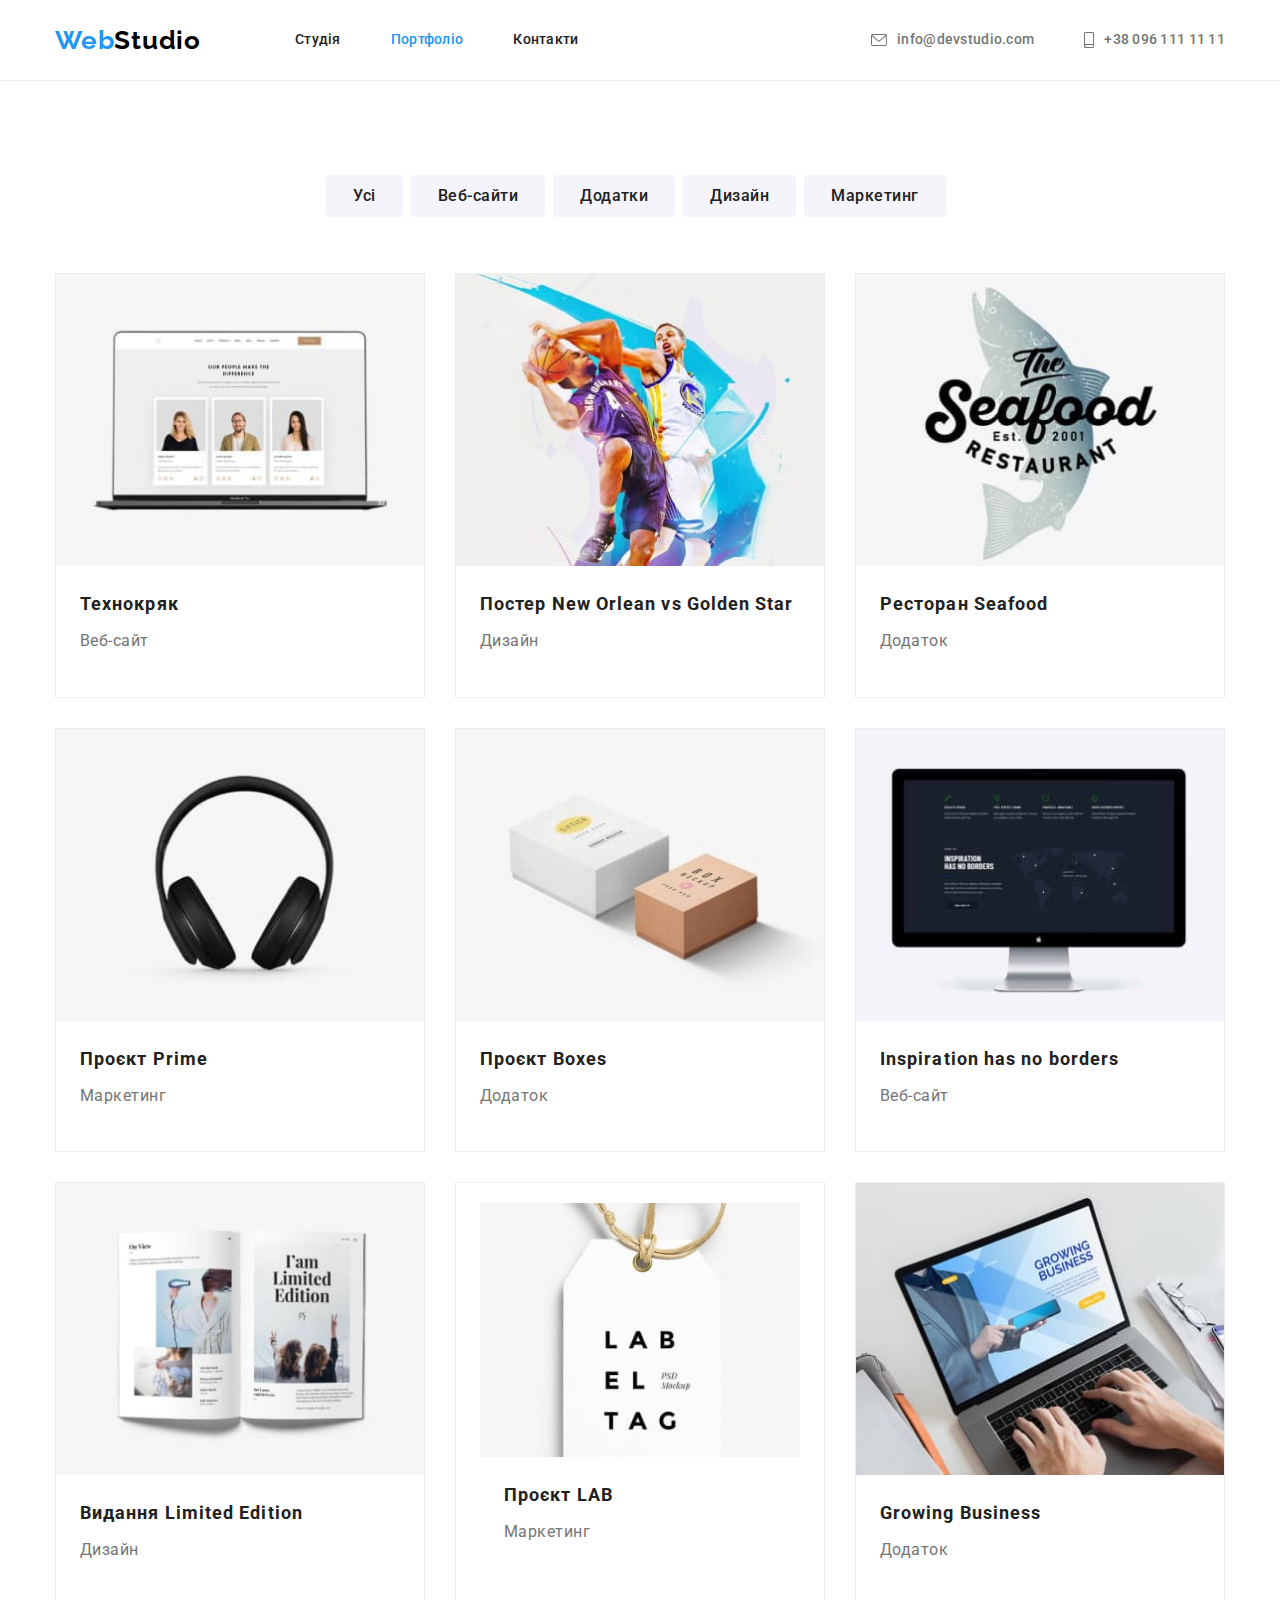
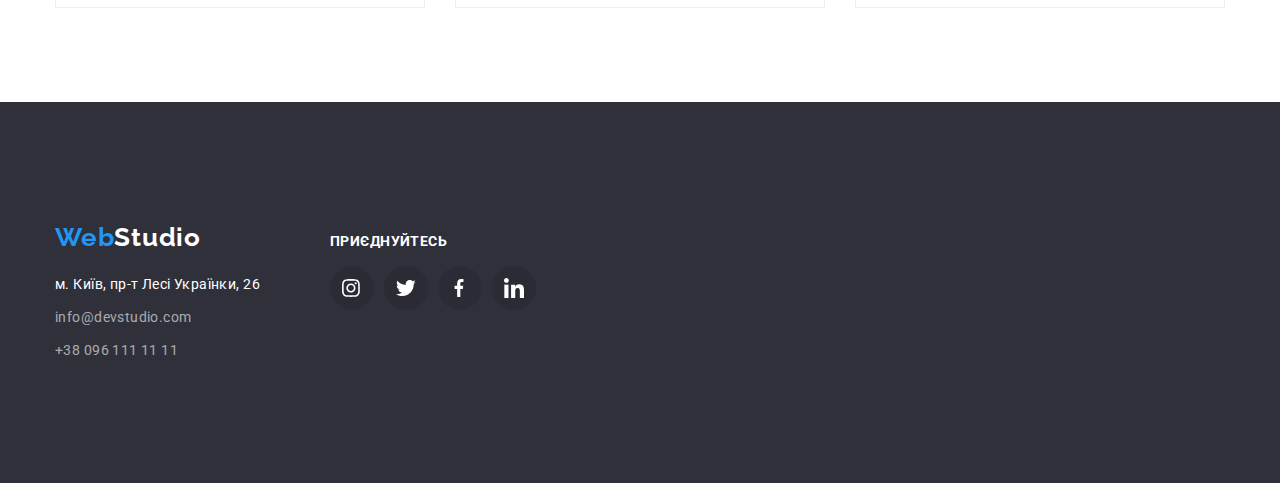
==== portfolio.html @ 6a92ad1c "Add decoration" ====
<!DOCTYPE html>
<html lang="uk">
  <head>
    <meta charset="UTF-8" />
    <meta http-equiv="X-UA-Compatible" content="IE=edge" />
    <meta name="viewport" content="width=device-width, initial-scale=1.0" />
    <title>WebStudio</title>
    <link rel="preconnect" href="https://fonts.googleapis.com" />
    <link rel="preconnect" href="https://fonts.gstatic.com" crossorigin />
    <link
      href="https://fonts.googleapis.com/css2?family=Raleway:wght@700&family=Roboto:wght@400;500;700;900&display=swap"
      rel="stylesheet"
    />
    <link
      rel="stylesheet"
      href="https://cdnjs.cloudflare.com/ajax/libs/modern-normalize/1.1.0/modern-normalize.min.css"
    />
    <link rel="stylesheet" href="./css/styles.css" />
  </head>
  <body>
    <header class="header">
      <div class="container header">
        <nav class="nav-list">
          <a lang="en" class="logo" href="./index.html"
            ><span class="logo-accept">Web</span>Studio</a
          >
          <ul class="site-nav">
            <li><a class="link" href="./index.html">Студія</a></li>
            <li><a class="link current" href="./portfolio.html">Портфоліо</a></li>
            <li><a class="link" href="#">Контакти</a></li>
          </ul>
        </nav>
        <ul class="contacts">
         <li> <a class="link"  href="mailto:info@devstudio.com">
            <svg class="contact-icon" width="16px" height="12px"><use href="./images/icons.svg#icon-envelope"></use></svg>
              info@devstudio.com</a></li>
          <li><a class="link" href="tel:+380961111111">
            <svg class="contact-icon" width="10px" height="16px"><use href="images/icons.svg#icon-smartphone"></use></svg>
            +38 096 111 11 11</a></li>
        </ul>
      </div>
    </header>
    <main>
      <section class="section">
        <div class="container">
          <h1 class="visually-hidden">Портфоліо</h1>
          <ul class="filter-list">
            <li><button class="filter-button" type="button">Усі</button></li>
            <li><button class="filter-button" type="button">Веб-сайти</button></li>
            <li><button class="filter-button" type="button">Додатки</button></li>
            <li><button class="filter-button" type="button">Дизайн</button></li>
            <li><button class="filter-button" type="button">Маркетинг</button></li>
          </ul>
          <ul class="examples">
            <li class="examples-card">
              <a class="link" href="#"
                ><img src="./images/portfolio1.jpg" alt="ноутбук" class="item" width="370" />
                <div class="examples-block">
                <h2 class="examples-title">Технокряк</h2>
                <p class="examples-text">Веб-сайт</p>
                </div>
              </a>
            </li>
            <li class="examples-card">
              <a class="link" href="#">
                <img
                  class="item"
                  src="./images/portfolio2.jpg"
                  alt="два баскетболиста"
                  width="370"
                /><div class="examples-block">
                <h2 class="examples-title">
                  Постер <span lang="en">New Orlean vs Golden Star</span>
                </h2>
                <p class="examples-text">Дизайн</p>
                </div>
              </a>
            </li>
            <li class="examples-card">
              <a class="link" href="#">
                <img
                  class="item"
                  src="./images/portfolio3.jpg"
                  alt="логотип ресторана"
                  width="370"
                /><div class="examples-block">
                <h2 class="examples-title">Ресторан <span lang="en">Seafood</span></h2>
                <p class="examples-text">Додаток</p>
                </div>
              </a>
            </li>
            <li class="examples-card">
              <a class="link" href="#">
                <img class="item" src="./images/portfolio4.jpg" alt="навушники" width="370" />
                <div class="examples-block">
                <h2 class="examples-title">Проєкт <span lang="en">Prime</span></h2>
                <p class="examples-text">Маркетинг</p>
                </div>
              </a>
            </li>
            <li class="examples-card">
              <a class="link" href="#">
                <img class="item" src="./images/portfolio5.jpg" alt="дві коробки" width="370" />
                <div class="examples-block">
                <h2 class="examples-title">Проєкт <span lang="en">Boxes</span></h2>
                <p class="examples-text">Додаток</p>
                </div>
              </a>
            </li>
            <li class="examples-card">
              <a class="link" href="#">
                <img
                  class="item"
                  src="./images/portfolio6.jpg"
                  alt="монитор компютера"
                  width="370"
                /><div class="examples-block">
                <h2 class="examples-title" lang="en">Inspiration has no borders</h2>
                <p class="examples-text">Веб-сайт</p>
                </div>
              </a>
            </li>
            <li class="examples-card">
              <a class="link" href="#">
                <img
                  class="item"
                  src="./images/portfolio7.jpg"
                  alt="розворот журналу"
                  width="370"
                />
                <div class="examples-block">
                  <h2 class="examples-title">Видання <span lang="en">Limited Edition</span></h2>
                  <p class="examples-text">Дизайн</p>
                </div>
              </a>
            </li>
            <li class="examples-card">
              <a class="link" href="#"
                > <div class="examples-block">
                  <img
                    class="item"
                    src="./images/portfolio8.jpg"
                    alt="лейба компании"
                    width="370"
                  /><div class="examples-block">
                  <h2 class="examples-title">Проєкт <span lang="en">LAB</span></h2>
                  <p class="examples-text">Маркетинг</p>
                </div>
              </a>
            </li>
            <li class="examples-card">
              <a class="link" href="#">
                <img
                  class="item"
                  src="./images/portfolio9.jpg"
                  alt="людина друкую на ноутбуці"
                  width="370"
                />
                <div class="examples-block">
                  <h2 class="examples-title"><span lang="en">Growing Business</span></h2>
                  <p class="examples-text">Додаток</p>
                </div>
              </a>
            </li>
          </ul>
        </div>
      </section>
    </main>
    <footer class="footer">
      <div class="container footer">
        <div class="footer-adress">
        <a lang="en" class="logo-footer" href="./index.html"
          ><span class="logo-accept">Web</span>Studio</a
        >
        <address>
          <ul>
            <li class="contacts-footer">
              <a
                class="address"
                href="https://goo.gl/maps/CPtrU1FHBa2aNyZL9"
                target="_blank"
                rel="noopener noreferrer"
                >м. Київ, пр-т Лесі Українки, 26</a
              >
            </li>
            <li class="contacts-footer">
              <a class="footer-mail link" href="mailto:info@devstudio.com">info@devstudio.com</a>
            </li>
            <li class="contacts-footer">
              <a class="footer-tel link" href="tel:+380961111111">+38 096 111 11 11</a>
            </li>
          </ul>
        </address>
        </div>
      <div class="footer-social-links">
          <p class="footer-text">приєднуйтесь</p>
          <ul class="icon-list">
            <li><a href=""class="footer-icon-link">
              <svg class="footer-icon" width="20" height="20" >
                <use href="./images/icons.svg#icon-instagram"></use>
              </svg>
            </a></li>
            <li><a href=""class="footer-icon-link">
              <svg class="footer-icon" width="20" height="20" >
                <use href="./images/icons.svg#icon-twitter"></use>
              </svg>
            </a></li>
            <li><a href=""class="footer-icon-link">
              <svg class="footer-icon" width="20" height="20" >
                <use href="./images/icons.svg#icon-facebook"></use>
              </svg>
            </a></li>
            <li><a href=""class="footer-icon-link">
              <svg class="footer-icon" width="20" height="20" >
                <use href="./images/icons.svg#icon-linkedin"></use>
              </svg>
            </a></li>
          </ul>
        </div>
      </div>
    </footer>
  </body>
</html>
---- css/styles.css ----
:root {
  --primary-color: #757575;
  --title-color: #212121;
  --accent-color: #2196f3;
  --primary-background-color: #ffffff;
  --secondary-background-color: #2f303a;
  --white-color: #ffffff;
  --accent-button-color: #188ce8;
  --third-background-color: #f5f4fa;
  --filter-background-color: #f5f4fa;
  --logo-color: #000000;
  --portfolio-background-color: #eeeeee;
}
*::before,
*::after {
  box-sizing: border-box;
}
body {
  color: var(--primary-color);
  background-color: var(--primary-background-color);
  font-family: 'Roboto', sans-serif;
  font-style: normal;
  font-weight: 400;
  font-size: 14px;
  line-height: 1.71;
}
.container {
  width: 100%;
  max-width: 1200px;
  margin: 0 auto;
  padding: 0 15px;
}

h1,
h2,
h3,
p,
ul {
  padding: 0;
  margin: 0;
}
.section {
  padding: 94px 0;
}
img {
  display: block;
  max-width: 100%;
  height: auto;
}
li {
  list-style: none;
}
.link {
  text-decoration: none;
}

header {
  border-bottom: 1px solid #ececec;
  max-width: 100%;
}
.logo {
  padding-top: 24px;
  padding-bottom: 24px;
  display: flex;
  color: var(--logo-color);
  font-family: 'Raleway', sans-serif;
  font-weight: 700;
  font-size: 26px;
  line-height: 1.19;
  letter-spacing: 0.03em;
  text-decoration: none;
}
.logo-accept {
  color: var(--accent-color);
}
.site-nav .link {
  padding-top: 32px;
  padding-bottom: 32px;
  display: flex;
  color: var(--title-color);
  font-family: inherit;
  font-weight: 500;
  font-size: 14px;
  line-height: 1.14;
  letter-spacing: 0.02em;
}

.site-nav .link.current {
  color: var(--accent-color);
}

.site-nav .link:hover,
.site-nav .link:focus,
.contacts .link:hover,
.contacts .link:focus {
  color: var(--accent-color);
  fill: var(--accent-color);
}

.contacts .link {
  padding-top: 32px;
  padding-bottom: 32px;
  display: flex;
  align-items: center;
  color: var(--primary-color);
  fill: var(--primary-color);
  font-family: inherit;
  font-style: normal;
  font-weight: 500;
  font-size: 14px;
  line-height: 1.14;
  letter-spacing: 0.02em;
  gap: 10px;
}

.site-nav {
  display: flex;
  margin-left: 94px;
  align-items: center;
  gap: 50px;
}
.container.header {
  justify-content: space-between;
  display: flex;
  align-items: center;
}
.nav-list {
  display: flex;
  align-items: center;
}
.contacts {
  display: flex;
  align-items: center;
  gap: 50px;
}
.hero {
  max-width: 1600px;
  height: 600px;
  margin-left: auto;
  margin-right: auto;
  background-image: linear-gradient(to right, rgba(47, 48, 58, 0.4), rgba(47, 48, 58, 0.4)),
    url(/images/hero.jpg);
  background-color: var(--secondary-background-color);
  text-align: center;
  justify-content: center;
  align-items: center;
  padding-top: 200px;
  padding-bottom: 200px;
}

.hero-title {
  width: 696px;
  margin: 0 auto 30px auto;
  color: var(--white-color);
  font-family: inherit;
  font-weight: 900;
  font-size: 44px;
  line-height: 1.36;
  letter-spacing: 0.06em;
  text-transform: uppercase;
}
.primary-button {
  padding: 10px 32px;
  font-family: inherit;
  font-weight: 700;
  font-size: 16px;
  line-height: 30px;
  color: var(--white-color);
  background-color: var(--accent-color);
  box-shadow: 0px 4px 4px rgba(0, 0, 0, 0.15);
  border: none;
  border-radius: 4px;
  cursor: pointer;
}
.primary-button:hover,
.primary-button:focus {
  background-color: var(--accent-button-color);
}
.visually-hidden {
  position: absolute;
  white-space: nowrap;
  width: 1px;
  height: 1px;
  overflow: hidden;
  border: 0;
  padding: 0;
  clip: rect(0 0 0 0);
  clip-path: inset(50%);
  margin: -1px;
}

.features-title {
  margin-bottom: 10px;
  color: var(--title-color);
  font-family: inherit;
  font-weight: 700;
  font-size: 14px;
  line-height: 1.14;
  letter-spacing: 0.03em;
  text-transform: uppercase;
}
.features-icon {
  width: 270px;
  height: 120px;
  display: flex;
  justify-content: center;
  align-items: center;
  background-color: var(--filter-background-color);
  margin-bottom: 30px;
}
.features-list {
  display: flex;
}
.features-list {
  display: flex;
}
.features-item {
  display: block;
  justify-content: center;
  align-items: center;
  margin-right: 30px;
  width: 270px;
}
.features-list:not(:last-child) {
  margin-right: 0px;
}
.activity-title,
.team-title {
  margin-bottom: 50px;
  color: var(--title-color);
  font-family: inherit;
  font-weight: 700;
  font-size: 36px;
  line-height: 1.17;
  letter-spacing: 0.03em;
  text-align: center;
}
.activity.section {
  padding-top: 0px;
}
.activity-list {
  display: flex;
}
.activity-item {
  margin-right: 30px;
}
.activity-item::not(:last-child) {
  margin-right: 0px;
}
.team {
  background-color: var(--third-background-color);
}
.team-list {
  display: flex;
  text-align: center;
  gap: 30px;
}
.team-item {
  padding: 30px;
}
.team-card {
  width: 270px;
  background-color: var(--primary-background-color);
  box-shadow: 0px 1px 3px rgba(0, 0, 0, 0.12), 0px 1px 1px rgba(0, 0, 0, 0.14),
    0px 2px 1px rgba(0, 0, 0, 0.2);
  border-radius: 0px 0px 4px 4px;
}

.team-member {
  margin-bottom: 10px;
  color: var(--title-color);
  font-family: inherit;
  font-weight: 500;
  font-size: 16px;
  line-height: 1.19;
  letter-spacing: 0.03em;
}
.clients-title {
  color: var(--title-color);
  font-family: inherit;
  font-weight: 700;
  font-size: 36px;
  line-height: 1.17;
  letter-spacing: 0.03em;
  text-align: center;
  margin-bottom: 50px;
}
.clients-list {
  display: flex;
  gap: 30px;
}
.clients-link {
  width: 170px;
  height: 92px;
  border: 1px solid #afb1b8;
  border-radius: 4px;
  display: flex;
  align-items: center;
  justify-content: center;
  fill: var(--primary-color);
}
.clients-icon {
  padding: 16px 32px;
  fill: var(--primary-color);
}
.clients-link:hover {
  border: 1px solid var(--accent-color);
  fill: var(--accent-color);
}
.clients-link .clients-icon:hover {
  fill: var(--accent-color);
}
/* .social-links-list {
  display: flex;
  justify-content: center;
  gap: 10px;
} */
/* .social-link {
  display: flex;
  justify-content: center;
  align-content: center;
  fill: var(--primary-color);
  background-color: var(--primary-background-color);
  border-radius: 50%;
} */
.footer {
  background-color: var(--secondary-background-color);
  padding-bottom: 60px;
  padding-top: 60px;
}
.logo-footer {
  display: flex;
  margin-bottom: 20px;
  color: var(--white-color);
  font-family: 'Raleway', sans-serif;
  font-style: normal;
  font-weight: 700;
  font-size: 26px;
  line-height: 1.19;
  letter-spacing: 0.03em;
  text-decoration: none;
}
.contacts-footer {
  margin-bottom: 9px;
}
.contacts-footer:last-child {
  margin-bottom: 0px;
}

.address {
  color: var(--white-color);
  font-family: inherit;
  font-style: normal;
  font-size: 14px;
  line-height: 1.71;
  letter-spacing: 0.03em;
  text-decoration: none;
}
.footer-mail {
  font-family: inherit;
  font-style: normal;
  font-size: 14px;
  line-height: 1.71;
  letter-spacing: 0.03em;
  color: rgba(255, 255, 255, 0.6);
}
.footer-tel {
  font-family: inherit;
  font-style: normal;
  font-size: 14px;
  line-height: 1.71;
  letter-spacing: 0.03em;
  color: rgba(255, 255, 255, 0.6);
}
.footer-tel:hover,
.footer-tel:focus,
.footer-mail:hover,
.footer-mail:focus {
  color: var(--accent-color);
}
.filter-list {
  display: flex;
  justify-content: center;
  margin-bottom: 56px;
}
.filter-list:nth-of-type(3n) {
  margin-right: 0px;
}
.filter-button {
  padding: 6px 22px;
  padding-bottom: 6px;
  min-width: 73px;
  margin-right: 8px;
  color: var(--title-color);
  background-color: var(--filter-background-color);
  font-family: inherit;
  font-style: normal;
  font-weight: 500;
  font-size: 16px;
  line-height: 1.63;
  letter-spacing: 0.03em;
  border-radius: 4px;
  border-color: transparent;
  text-align: center;
  cursor: pointer;
}
.filter-button:nth-child(1) {
  padding: 6px 25px;
}

.filter-button:hover,
.filter-button:focus {
  color: var(--white-color);
  background-color: var(--accent-color);
  box-shadow: 0px 3px 1px rgba(0, 0, 0, 0.1), 0px 1px 2px rgba(0, 0, 0, 0.08),
    0px 2px 2px rgba(0, 0, 0, 0.12);
  border-radius: 4px;
}
.examples-card:hover {
  box-shadow: 0px 1px 1px rgba(0, 0, 0, 0.12), 0px 4px 4px rgba(0, 0, 0, 0.06),
    1px 4px 6px rgba(0, 0, 0, 0.16);
}
.examples-title {
  margin-bottom: 4px;
  color: var(--title-color);
  font-family: inherit;
  font-weight: 700;
  font-size: 18px;
  line-height: 2;
  letter-spacing: 0.06em;
}
.examples {
  display: flex;
  flex-wrap: wrap;
  gap: 30px;
}
.examples-block {
  padding: 20px 24px;
}
.examples-text {
  color: var(--primary-color);
  font-family: inherit;
  font-size: 16px;
  line-height: 1.88;
  letter-spacing: 0.03em;
}
.examples-card {
  padding-bottom: 20px;
  width: 370px;
  background-color: var(--white-color);
  border: 1px solid #eeeeee;
}

.icon-list {
  display: flex;
  gap: 10px;
  justify-content: center;
  margin-top: 16px;
}
.icon-link {
  width: 44px;
  height: 44px;
  fill: var(--primary-color);
  background-color: var(--primary-background-color);
  border-radius: 50%;
  justify-content: center;
  align-items: center;
  display: flex;
}
.icon-link:hover,
.icon-link:focus {
  fill: var(--white-color);
  background-color: var(--accent-color);
}

.footer-text {
  font-family: inherit;
  font-weight: 700;
  font-size: 14px;
  line-height: 1.14;
  letter-spacing: 0.03em;
  color: var(--white-color);
  text-transform: uppercase;
}

.container.footer {
  display: flex;
  align-items: baseline;
  gap: 70px;
}
.footer-icon-link {
  width: 44px;
  height: 44px;
  color: var(--white-color);
  background-color: rgba(0, 0, 0, 0.1);
  border-radius: 50%;
  justify-content: center;
  align-items: center;
  display: flex;
}
.footer-icon {
  fill: currentColor;
}
.footer-icon-link:hover,
.footer-icon-link:focus {
  color: var(--white-color);
  background-color: var(--accent-color);
}
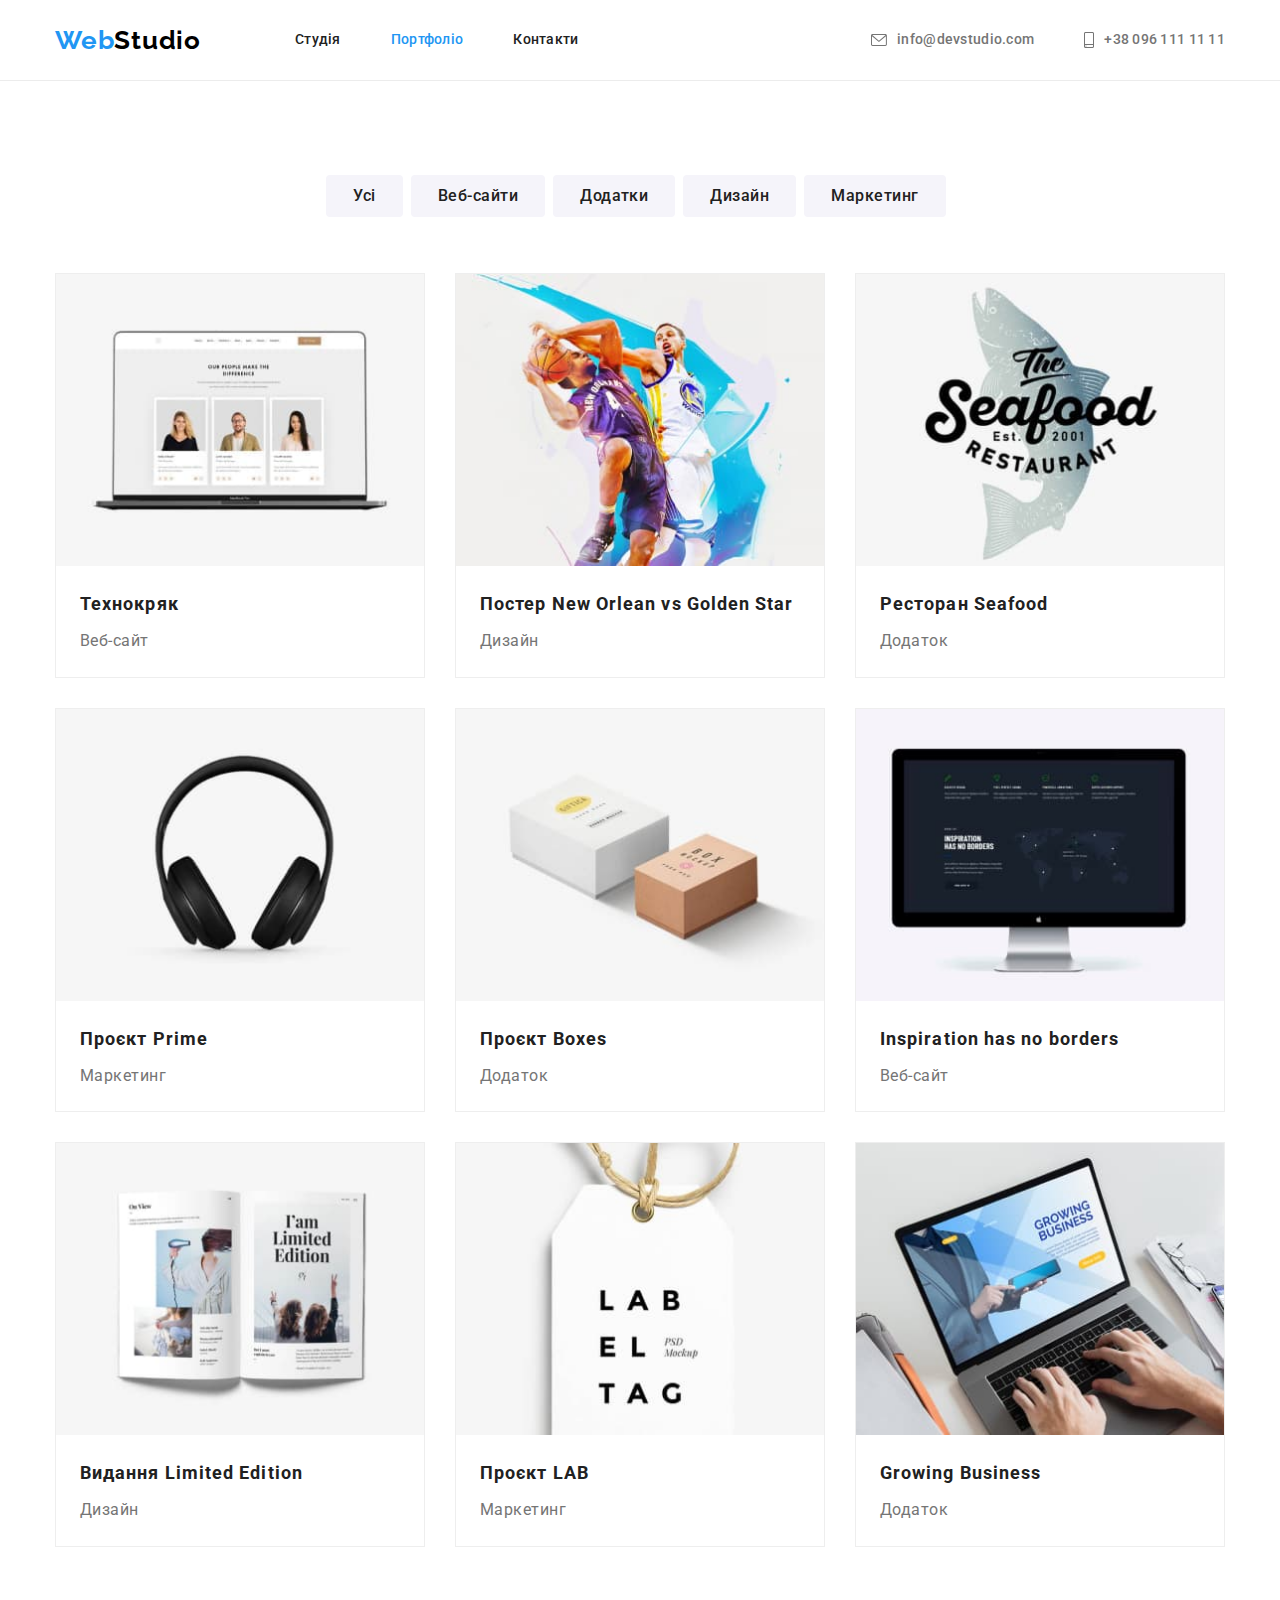
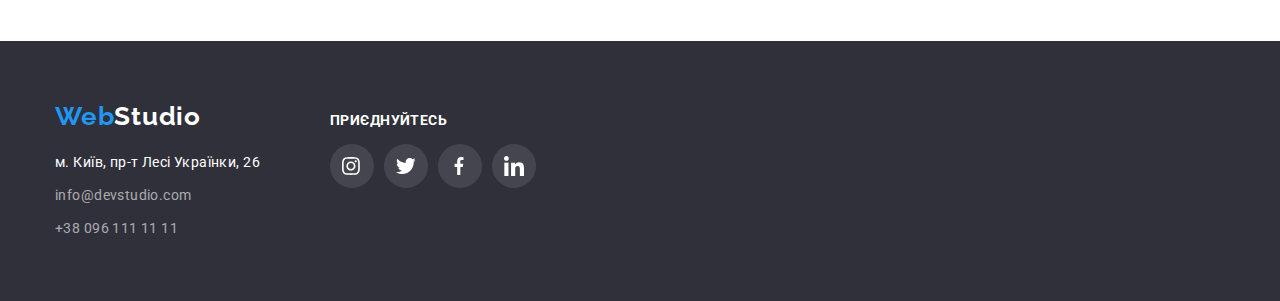
==== commit f18ba8e9: "add remarks" ====
--- a/portfolio.html
+++ b/portfolio.html
@@ -31,12 +31,22 @@
           </ul>
         </nav>
         <ul class="contacts">
-         <li> <a class="link"  href="mailto:info@devstudio.com">
-            <svg class="contact-icon" width="16px" height="12px"><use href="./images/icons.svg#icon-envelope"></use></svg>
-              info@devstudio.com</a></li>
-          <li><a class="link" href="tel:+380961111111">
-            <svg class="contact-icon" width="10px" height="16px"><use href="images/icons.svg#icon-smartphone"></use></svg>
-            +38 096 111 11 11</a></li>
+          <li>
+            <a class="link" href="mailto:info@devstudio.com">
+              <svg class="contact-icon" width="16px" height="12px">
+                <use href="./images/icons.svg#icon-envelope"></use>
+              </svg>
+              info@devstudio.com</a
+            >
+          </li>
+          <li>
+            <a class="link" href="tel:+380961111111">
+              <svg class="contact-icon" width="10px" height="16px">
+                <use href="images/icons.svg#icon-smartphone"></use>
+              </svg>
+              +38 096 111 11 11</a
+            >
+          </li>
         </ul>
       </div>
     </header>
@@ -56,8 +66,8 @@
               <a class="link" href="#"
                 ><img src="./images/portfolio1.jpg" alt="ноутбук" class="item" width="370" />
                 <div class="examples-block">
-                <h2 class="examples-title">Технокряк</h2>
-                <p class="examples-text">Веб-сайт</p>
+                  <h2 class="examples-title">Технокряк</h2>
+                  <p class="examples-text">Веб-сайт</p>
                 </div>
               </a>
             </li>
@@ -68,11 +78,12 @@
                   src="./images/portfolio2.jpg"
                   alt="два баскетболиста"
                   width="370"
-                /><div class="examples-block">
-                <h2 class="examples-title">
-                  Постер <span lang="en">New Orlean vs Golden Star</span>
-                </h2>
-                <p class="examples-text">Дизайн</p>
+                />
+                <div class="examples-block">
+                  <h2 class="examples-title">
+                    Постер <span lang="en">New Orlean vs Golden Star</span>
+                  </h2>
+                  <p class="examples-text">Дизайн</p>
                 </div>
               </a>
             </li>
@@ -83,9 +94,10 @@
                   src="./images/portfolio3.jpg"
                   alt="логотип ресторана"
                   width="370"
-                /><div class="examples-block">
-                <h2 class="examples-title">Ресторан <span lang="en">Seafood</span></h2>
-                <p class="examples-text">Додаток</p>
+                />
+                <div class="examples-block">
+                  <h2 class="examples-title">Ресторан <span lang="en">Seafood</span></h2>
+                  <p class="examples-text">Додаток</p>
                 </div>
               </a>
             </li>
@@ -93,8 +105,8 @@
               <a class="link" href="#">
                 <img class="item" src="./images/portfolio4.jpg" alt="навушники" width="370" />
                 <div class="examples-block">
-                <h2 class="examples-title">Проєкт <span lang="en">Prime</span></h2>
-                <p class="examples-text">Маркетинг</p>
+                  <h2 class="examples-title">Проєкт <span lang="en">Prime</span></h2>
+                  <p class="examples-text">Маркетинг</p>
                 </div>
               </a>
             </li>
@@ -102,8 +114,8 @@
               <a class="link" href="#">
                 <img class="item" src="./images/portfolio5.jpg" alt="дві коробки" width="370" />
                 <div class="examples-block">
-                <h2 class="examples-title">Проєкт <span lang="en">Boxes</span></h2>
-                <p class="examples-text">Додаток</p>
+                  <h2 class="examples-title">Проєкт <span lang="en">Boxes</span></h2>
+                  <p class="examples-text">Додаток</p>
                 </div>
               </a>
             </li>
@@ -114,9 +126,10 @@
                   src="./images/portfolio6.jpg"
                   alt="монитор компютера"
                   width="370"
-                /><div class="examples-block">
-                <h2 class="examples-title" lang="en">Inspiration has no borders</h2>
-                <p class="examples-text">Веб-сайт</p>
+                />
+                <div class="examples-block">
+                  <h2 class="examples-title" lang="en">Inspiration has no borders</h2>
+                  <p class="examples-text">Веб-сайт</p>
                 </div>
               </a>
             </li>
@@ -135,14 +148,9 @@
               </a>
             </li>
             <li class="examples-card">
-              <a class="link" href="#"
-                > <div class="examples-block">
-                  <img
-                    class="item"
-                    src="./images/portfolio8.jpg"
-                    alt="лейба компании"
-                    width="370"
-                  /><div class="examples-block">
+              <a class="link" href="#">
+                <img class="item" src="./images/portfolio8.jpg" alt="лейба компании" width="370" />
+                <div class="examples-block">
                   <h2 class="examples-title">Проєкт <span lang="en">LAB</span></h2>
                   <p class="examples-text">Маркетинг</p>
                 </div>
@@ -167,54 +175,62 @@
       </section>
     </main>
     <footer class="footer">
-      <div class="container footer">
+      <div class="footer-container container">
         <div class="footer-adress">
-        <a lang="en" class="logo-footer" href="./index.html"
-          ><span class="logo-accept">Web</span>Studio</a
-        >
-        <address>
-          <ul>
-            <li class="contacts-footer">
-              <a
-                class="address"
-                href="https://goo.gl/maps/CPtrU1FHBa2aNyZL9"
-                target="_blank"
-                rel="noopener noreferrer"
-                >м. Київ, пр-т Лесі Українки, 26</a
-              >
-            </li>
-            <li class="contacts-footer">
-              <a class="footer-mail link" href="mailto:info@devstudio.com">info@devstudio.com</a>
-            </li>
-            <li class="contacts-footer">
-              <a class="footer-tel link" href="tel:+380961111111">+38 096 111 11 11</a>
-            </li>
-          </ul>
-        </address>
+          <a lang="en" class="logo-footer" href="./index.html"
+            ><span class="logo-accept">Web</span>Studio</a
+          >
+          <address>
+            <ul>
+              <li class="contacts-footer">
+                <a
+                  class="address"
+                  href="https://goo.gl/maps/CPtrU1FHBa2aNyZL9"
+                  target="_blank"
+                  rel="noopener noreferrer"
+                  >м. Київ, пр-т Лесі Українки, 26</a
+                >
+              </li>
+              <li class="contacts-footer">
+                <a class="footer-mail link" href="mailto:info@devstudio.com">info@devstudio.com</a>
+              </li>
+              <li class="contacts-footer">
+                <a class="footer-tel link" href="tel:+380961111111">+38 096 111 11 11</a>
+              </li>
+            </ul>
+          </address>
         </div>
-      <div class="footer-social-links">
+        <div class="footer-social-links">
           <p class="footer-text">приєднуйтесь</p>
           <ul class="icon-list">
-            <li><a href=""class="footer-icon-link">
-              <svg class="footer-icon" width="20" height="20" >
-                <use href="./images/icons.svg#icon-instagram"></use>
-              </svg>
-            </a></li>
-            <li><a href=""class="footer-icon-link">
-              <svg class="footer-icon" width="20" height="20" >
-                <use href="./images/icons.svg#icon-twitter"></use>
-              </svg>
-            </a></li>
-            <li><a href=""class="footer-icon-link">
-              <svg class="footer-icon" width="20" height="20" >
-                <use href="./images/icons.svg#icon-facebook"></use>
-              </svg>
-            </a></li>
-            <li><a href=""class="footer-icon-link">
-              <svg class="footer-icon" width="20" height="20" >
-                <use href="./images/icons.svg#icon-linkedin"></use>
-              </svg>
-            </a></li>
+            <li>
+              <a href="" class="footer-icon-link">
+                <svg class="footer-icon" width="20" height="20">
+                  <use href="./images/icons.svg#icon-instagram"></use>
+                </svg>
+              </a>
+            </li>
+            <li>
+              <a href="" class="footer-icon-link">
+                <svg class="footer-icon" width="20" height="20">
+                  <use href="./images/icons.svg#icon-twitter"></use>
+                </svg>
+              </a>
+            </li>
+            <li>
+              <a href="" class="footer-icon-link">
+                <svg class="footer-icon" width="20" height="20">
+                  <use href="./images/icons.svg#icon-facebook"></use>
+                </svg>
+              </a>
+            </li>
+            <li>
+              <a href="" class="footer-icon-link">
+                <svg class="footer-icon" width="20" height="20">
+                  <use href="./images/icons.svg#icon-linkedin"></use>
+                </svg>
+              </a>
+            </li>
           </ul>
         </div>
       </div>
--- a/css/styles.css
+++ b/css/styles.css
@@ -139,7 +139,7 @@
   margin-left: auto;
   margin-right: auto;
   background-image: linear-gradient(to right, rgba(47, 48, 58, 0.4), rgba(47, 48, 58, 0.4)),
-    url(/images/hero.jpg);
+    url(../images/hero.jpg);
   background-color: var(--secondary-background-color);
   text-align: center;
   justify-content: center;
@@ -147,7 +147,6 @@
   padding-top: 200px;
   padding-bottom: 200px;
 }
-
 .hero-title {
   width: 696px;
   margin: 0 auto 30px auto;
@@ -207,6 +206,7 @@
   align-items: center;
   background-color: var(--filter-background-color);
   margin-bottom: 30px;
+  border-radius: 4px;
 }
 .features-list {
   display: flex;
@@ -259,7 +259,7 @@
   padding: 30px;
 }
 .team-card {
-  width: 270px;
+  width: calc((100%-90px) / 4);
   background-color: var(--primary-background-color);
   box-shadow: 0px 1px 3px rgba(0, 0, 0, 0.12), 0px 1px 1px rgba(0, 0, 0, 0.14),
     0px 2px 1px rgba(0, 0, 0, 0.2);
@@ -289,40 +289,39 @@
   display: flex;
   gap: 30px;
 }
+.client-block {
+  display: flex;
+  align-items: center;
+  justify-content: center;
+  height: 92px;
+  width: calc((100%-150px) / 6);
+}
 .clients-link {
-  width: 170px;
-  height: 92px;
+  display: flex;
+  align-items: center;
+  justify-content: center;
+  width: 100%;
+  height: 100%;
   border: 1px solid #afb1b8;
   border-radius: 4px;
-  display: flex;
-  align-items: center;
-  justify-content: center;
   fill: var(--primary-color);
 }
 .clients-icon {
-  padding: 16px 32px;
+  display: flex;
+  align-items: center;
+  justify-content: center;
   fill: var(--primary-color);
 }
-.clients-link:hover {
-  border: 1px solid var(--accent-color);
-  fill: var(--accent-color);
-}
-.clients-link .clients-icon:hover {
-  fill: var(--accent-color);
-}
-/* .social-links-list {
-  display: flex;
-  justify-content: center;
-  gap: 10px;
-} */
-/* .social-link {
-  display: flex;
-  justify-content: center;
-  align-content: center;
-  fill: var(--primary-color);
-  background-color: var(--primary-background-color);
-  border-radius: 50%;
-} */
+.clients-link:hover,
+.clients-link:focus {
+  border-color: var(--accent-color);
+  color: var(--accent-color);
+}
+.clients-link .clients-icon:hover,
+.clients-link .clients-icon:focus {
+  fill: currentColor;
+}
+
 .footer {
   background-color: var(--secondary-background-color);
   padding-bottom: 60px;
@@ -375,7 +374,9 @@
 .footer-tel:hover,
 .footer-tel:focus,
 .footer-mail:hover,
-.footer-mail:focus {
+.footer-mail:focus,
+.address:hover,
+.address:focus {
   color: var(--accent-color);
 }
 .filter-list {
@@ -416,9 +417,15 @@
     0px 2px 2px rgba(0, 0, 0, 0.12);
   border-radius: 4px;
 }
-.examples-card:hover {
+.examples-card .link:hover,
+.examples-card .link:focus {
   box-shadow: 0px 1px 1px rgba(0, 0, 0, 0.12), 0px 4px 4px rgba(0, 0, 0, 0.06),
     1px 4px 6px rgba(0, 0, 0, 0.16);
+}
+
+.examples-card .link {
+  display: block;
+  width: 100%;
 }
 .examples-title {
   margin-bottom: 4px;
@@ -436,6 +443,7 @@
 }
 .examples-block {
   padding: 20px 24px;
+  margin-right: 0px;
 }
 .examples-text {
   color: var(--primary-color);
@@ -445,12 +453,10 @@
   letter-spacing: 0.03em;
 }
 .examples-card {
-  padding-bottom: 20px;
   width: 370px;
   background-color: var(--white-color);
   border: 1px solid #eeeeee;
 }
-
 .icon-list {
   display: flex;
   gap: 10px;
@@ -483,7 +489,7 @@
   text-transform: uppercase;
 }
 
-.container.footer {
+.footer-container {
   display: flex;
   align-items: baseline;
   gap: 70px;
@@ -492,7 +498,7 @@
   width: 44px;
   height: 44px;
   color: var(--white-color);
-  background-color: rgba(0, 0, 0, 0.1);
+  background-color: rgba(255, 255, 255, 0.1);
   border-radius: 50%;
   justify-content: center;
   align-items: center;
